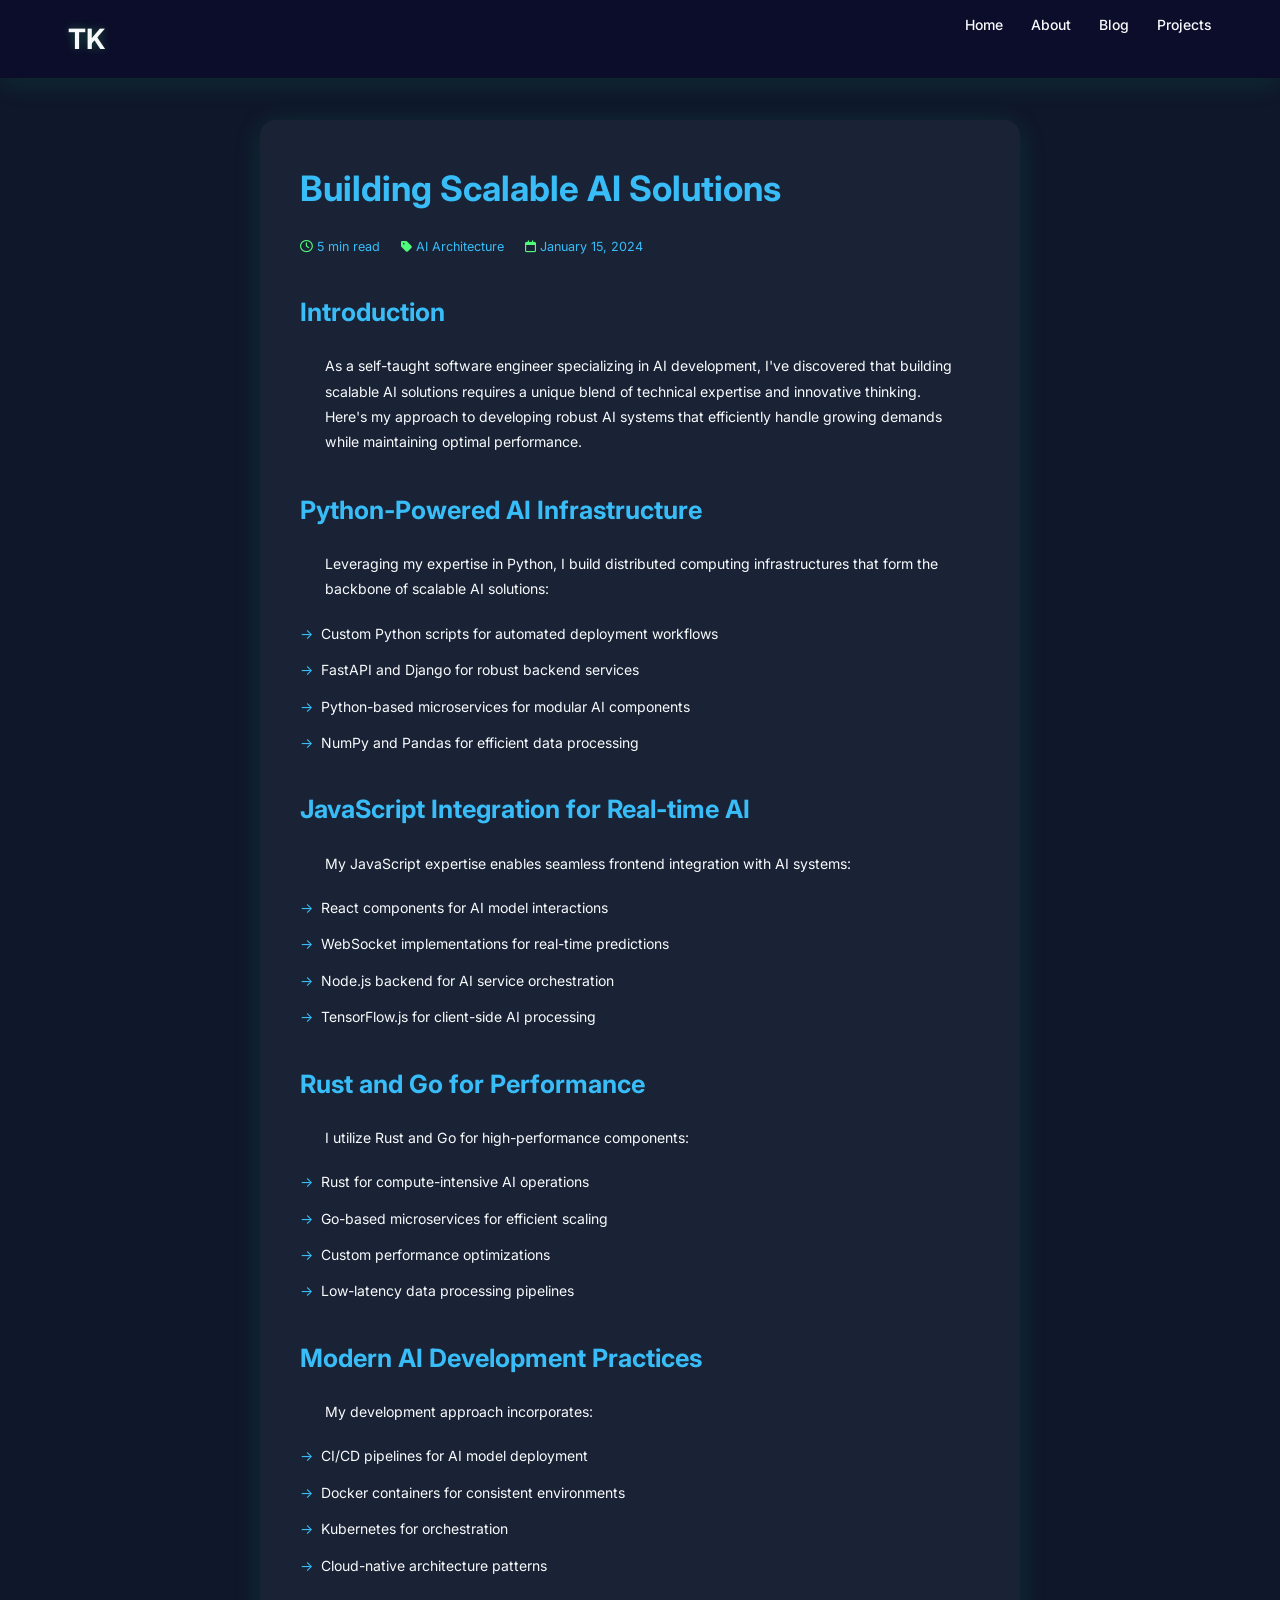
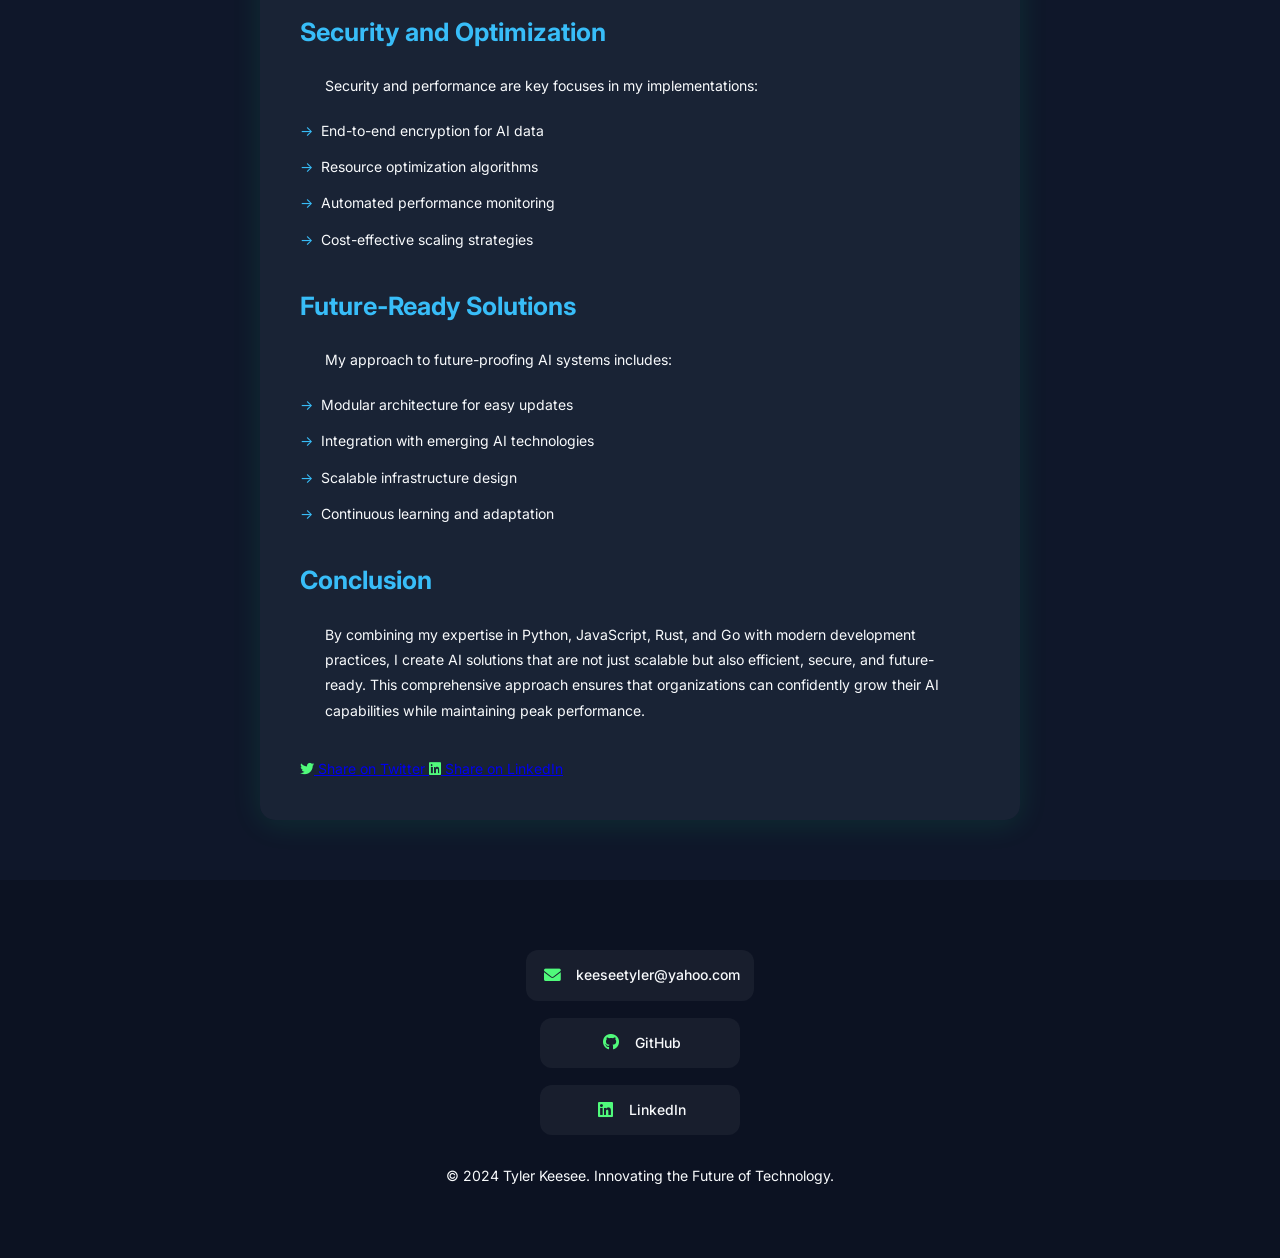
==== building-scalable-ai-solutions.html @ 863d4cd4 "Initial commit after reinitialization" ====
<!DOCTYPE html>
<html lang="en">
<head>
    <meta charset="UTF-8">
    <meta name="viewport" content="width=device-width, initial-scale=1.0">
    <title>Building Scalable AI Solutions | Tyler Keesee</title>
    
    <meta name="description" content="Insights into building scalable AI systems and architectures by Tyler Keesee">
    <meta property="og:title" content="Building Scalable AI Solutions | Tyler Keesee">
    <meta property="og:description" content="Expert insights into AI system architecture and scalability">
    
    <link rel="apple-touch-icon" sizes="180x180" href="favicon/apple-touch-icon.png">
    <link rel="icon" type="image/png" sizes="32x32" href="favicon/favicon-32x32.png">
    <link rel="icon" type="image/png" sizes="16x16" href="favicon/favicon-16x16.png">
    <link rel="stylesheet" href="style.css">
    <link rel="stylesheet" href="building-scalable-ai-solutions.css">
    <link href="https://fonts.googleapis.com/css2?family=Inter:wght@400;500;600;700&display=swap" rel="stylesheet">
    <link rel="stylesheet" href="https://cdnjs.cloudflare.com/ajax/libs/font-awesome/6.0.0/css/all.min.css">
</head>
<body>
    <header class="navbar">
        <div class="nav-content">
            <a href="index.html" class="logo">TK</a>
            <nav>
                <ul class="nav-links">
                    <li><a href="index.html#home">Home</a></li>
                    <li><a href="index.html#about">About</a></li>
                    <li><a href="index.html#blog">Blog</a></li>
                    <li><a href="index.html#projects">Projects</a></li>
                </ul>
            </nav>
        </div>
    </header>

    <main class="article-content">
        <article class="blog-post">
            <h1>Building Scalable AI Solutions</h1>
            <div class="article-meta">
                <span><i class="far fa-clock"></i> 5 min read</span>
                <span><i class="fas fa-tag"></i> AI Architecture</span>
                <span><i class="far fa-calendar"></i> January 15, 2024</span>
            </div>
            
            <section class="article-section">
                <h2>Introduction</h2>
                <p>As a self-taught software engineer specializing in AI development, I've discovered that building scalable AI solutions requires a unique blend of technical expertise and innovative thinking. Here's my approach to developing robust AI systems that efficiently handle growing demands while maintaining optimal performance.</p>
            </section>

            <section class="article-section">
                <h2>Python-Powered AI Infrastructure</h2>
                <p>Leveraging my expertise in Python, I build distributed computing infrastructures that form the backbone of scalable AI solutions:</p>
                <ul>
                    <li>Custom Python scripts for automated deployment workflows</li>
                    <li>FastAPI and Django for robust backend services</li>
                    <li>Python-based microservices for modular AI components</li>
                    <li>NumPy and Pandas for efficient data processing</li>
                </ul>
            </section>

            <section class="article-section">
                <h2>JavaScript Integration for Real-time AI</h2>
                <p>My JavaScript expertise enables seamless frontend integration with AI systems:</p>
                <ul>
                    <li>React components for AI model interactions</li>
                    <li>WebSocket implementations for real-time predictions</li>
                    <li>Node.js backend for AI service orchestration</li>
                    <li>TensorFlow.js for client-side AI processing</li>
                </ul>
            </section>

            <section class="article-section">
                <h2>Rust and Go for Performance</h2>
                <p>I utilize Rust and Go for high-performance components:</p>
                <ul>
                    <li>Rust for compute-intensive AI operations</li>
                    <li>Go-based microservices for efficient scaling</li>
                    <li>Custom performance optimizations</li>
                    <li>Low-latency data processing pipelines</li>
                </ul>
            </section>

            <section class="article-section">
                <h2>Modern AI Development Practices</h2>
                <p>My development approach incorporates:</p>
                <ul>
                    <li>CI/CD pipelines for AI model deployment</li>
                    <li>Docker containers for consistent environments</li>
                    <li>Kubernetes for orchestration</li>
                    <li>Cloud-native architecture patterns</li>
                </ul>
            </section>

            <section class="article-section">
                <h2>Security and Optimization</h2>
                <p>Security and performance are key focuses in my implementations:</p>
                <ul>
                    <li>End-to-end encryption for AI data</li>
                    <li>Resource optimization algorithms</li>
                    <li>Automated performance monitoring</li>
                    <li>Cost-effective scaling strategies</li>
                </ul>
            </section>

            <section class="article-section">
                <h2>Future-Ready Solutions</h2>
                <p>My approach to future-proofing AI systems includes:</p>
                <ul>
                    <li>Modular architecture for easy updates</li>
                    <li>Integration with emerging AI technologies</li>
                    <li>Scalable infrastructure design</li>
                    <li>Continuous learning and adaptation</li>
                </ul>
            </section>

            <section class="article-section">
                <h2>Conclusion</h2>
                <p>By combining my expertise in Python, JavaScript, Rust, and Go with modern development practices, I create AI solutions that are not just scalable but also efficient, secure, and future-ready. This comprehensive approach ensures that organizations can confidently grow their AI capabilities while maintaining peak performance.</p>
            </section>

            <div class="article-footer">
                <div class="share-buttons">
                    <a href="https://twitter.com/share?url=https://tyler1201623.github.io/building-scalable-ai-solutions.html" target="_blank" class="share-button twitter">
                        <i class="fab fa-twitter"></i> Share on Twitter
                    </a>
                    <a href="https://www.linkedin.com/shareArticle?url=https://tyler1201623.github.io/building-scalable-ai-solutions.html" target="_blank" class="share-button linkedin">
                        <i class="fab fa-linkedin"></i> Share on LinkedIn
                    </a>
                </div>
            </div>
        </article>
    </main>

    <footer>
        <div class="footer-content">
            <div class="social-links">
                <a href="mailto:keeseetyler@yahoo.com" class="social-link">
                    <i class="fas fa-envelope"></i>
                    <span>keeseetyler@yahoo.com</span>
                </a>
                <a href="https://github.com/Tyler1201623" target="_blank" class="social-link">
                    <i class="fab fa-github"></i>
                    <span>GitHub</span>
                </a>
                <a href="https://www.linkedin.com/in/tyler-keesee-677baa326/" target="_blank" class="social-link">
                    <i class="fab fa-linkedin"></i>
                    <span>LinkedIn</span>
                </a>
            </div>
            <p>© 2024 Tyler Keesee. Innovating the Future of Technology.</p>
        </div>
    </footer>

    <script src="building-scalable-ai-solutions.js"></script>
</body>
</html>
---- style.css ----
:root {
  /* Modern Professional Color Palette */
  --primary-color: #2563eb; /* Rich Blue */
  --secondary-color: #3b82f6; /* Bright Blue */
  --bg-color: #0f172a; /* Deep Navy */
  --text-color: #f8fafc; /* Clean White */
  --accent-color: #38bdf8; /* Sky Blue */
  --card-bg: rgba(30, 41, 59, 0.7); /* Slate with transparency */
  --transition: all 0.3s cubic-bezier(0.4, 0, 0.2, 1);
  --light-bg: #f1f5f9; /* Light Mode Background */
  --light-text: #1e293b; /* Light Mode Text */
  --light-accent: #2563eb; /* Light Mode Accent */
  --theme-transition: background-color 0.3s, color 0.3s;
  --smooth-shadow: 0 4px 20px rgba(0, 0, 0, 0.1);
  --card-hover-transform: translateY(-5px);
  --professional-timing: cubic-bezier(0.4, 0, 0.2, 1);
}

[data-theme="light"] {
  --bg-color: #ffffff; /* Clean white background */
  --text-color: #1e293b; /* Dark slate for text */
  --accent-color: #2563eb; /* Vibrant blue */
  --card-bg: #f8fafc; /* Light gray for cards */
  --section-bg: #f1f5f9; /* Slightly darker gray for sections */
  --shadow-color: rgba(0, 0, 0, 0.1);
  --hover-bg: rgba(37, 99, 235, 0.1);
  --code-bg: #1e293b; /* Keep code background dark */
  --timeline-bg: #f1f5f9;
}

[data-theme="light"] {
  .journey-card p {
    color: var(--text-color) !important; /* Force dark text color */
  }

  .skill-header span {
    color: var(--text-color) !important;
  }

  .intro {
    color: var(--accent-color) !important;
    text-shadow: none;
  }

  .about .section-title,
  .skills h3,
  .technical-insights {
    color: var(--text-color) !important;
    text-shadow: none;
  }

  .timeline-content {
    background: var(--card-bg);
    color: var(--text-color);
  }

  .skill-card {
    background: var(--card-bg);
    border: 1px solid rgba(37, 99, 235, 0.2);
  }

  .skill-header i {
    color: var(--accent-color);
    text-shadow: none;
  }

  .stat-number {
    color: var(--accent-color);
  }

  .fab,
  .fas,
  .far {
    color: var(--accent-color);
    text-shadow: none;
  }

  .floating-tech i {
    color: var(--accent-color);
    text-shadow: none;
  }

  .tech-tag {
    color: var(--accent-color);
    background: var(--hover-bg);
    border: 1px solid rgba(37, 99, 235, 0.2);
  }

  /* Fix theme toggle button in light mode */
  .theme-toggle-wrapper {
    background: var(--accent-color);
  }

  .theme-toggle {
    background: rgba(0, 0, 0, 0.2); /* Darker background for better contrast */
  }

  .theme-toggle i {
    color: var(--text-color); /* Use text color instead of white */
  }

  /* Fix project card title colors */
  .project-content h3 {
    background: linear-gradient(135deg, var(--accent-color), #2563eb);
    -webkit-background-clip: text;
    background-clip: text;
    -webkit-text-fill-color: transparent;
    color: var(--text-color);
  }
  /* Fix logo color in light mode */
  .logo {
    color: var(--accent-color);
    text-shadow: 0 0 10px rgba(37, 99, 235, 0.2);
  }

  /* Fix download resume button in light mode */
  .cta-secondary {
    border: 2px solid var(--accent-color);
    color: var(--accent-color);
    background: rgba(37, 99, 235, 0.1);
  }

  .cta-secondary:hover {
    background: rgba(37, 99, 235, 0.2);
    box-shadow: 0 10px 20px rgba(37, 99, 235, 0.2);
  }
}

* {
  margin: 0;
  padding: 0;
  box-sizing: border-box;
  text-rendering: optimizeLegibility;
  -webkit-font-smoothing: antialiased;
  -moz-osx-font-smoothing: grayscale;
}

html {
  scroll-behavior: smooth;
  font-size: clamp(14px, 1vw, 18px);
}

body {
  font-family: "Inter", sans-serif;
  background: var(--bg-color);
  color: var(--text-color);
  line-height: 1.6;
  overflow-x: hidden;
}
/* Navigation Bar Styles */
.navbar {
  position: fixed;
  top: 0;
  left: 0;
  width: 100%;
  background: rgba(13, 13, 43, 0.95);
  backdrop-filter: blur(10px);
  z-index: 1000;
  padding: 1rem 0;
  box-shadow: 0 4px 30px rgba(0, 255, 136, 0.1);
}

.nav-content {
  max-width: 1200px;
  margin: 0 auto;
  padding: 0 2rem;
  display: flex;
  justify-content: space-between;
  align-items: center;
}

.logo {
  font-size: 2rem;
  font-weight: 700;
  color: var(--accent-color);
  text-decoration: none;
  text-shadow: 0 0 10px rgba(0, 255, 136, 0.3);
}

.nav-links {
  display: flex;
  gap: 2rem;
  list-style: none;
  margin: 0;
  padding: 0;
}

.nav-links a {
  color: var(--text-color);
  text-decoration: none;
  font-weight: 500;
  font-size: 1rem;
  transition: var(--transition);
  padding: 0.5rem 0;
  position: relative;
}

.nav-links a::after {
  content: "";
  position: absolute;
  bottom: -2px;
  left: 0;
  width: 0;
  height: 2px;
  background: var(--accent-color);
  transition: var(--transition);
}

.nav-links a:hover::after {
  width: 100%;
}
.mobile-menu-btn {
  display: none;
  background: none;
  border: none;
  cursor: pointer;
  padding: 0.8rem;
  z-index: 1001;
  position: relative;
  right: 0;
}

.mobile-menu-btn span {
  display: block;
  width: 28px;
  height: 3px;
  background: var(--accent-color);
  margin: 6px 0;
  transition: 0.4s ease;
  border-radius: 2px;
  box-shadow: 0 0 8px rgba(0, 255, 136, 0.3);
}
@media (max-width: 768px) {
  .nav-links {
    position: fixed;
    top: 0;
    left: 0;
    width: 100%;
    height: 100vh;
    background: rgba(13, 13, 43, 0.98);
    backdrop-filter: blur(15px);
    display: flex;
    flex-direction: column;
    align-items: center;
    justify-content: center;
    gap: 2.5rem;
    transform: translateX(100%);
    transition: transform 0.4s cubic-bezier(0.4, 0, 0.2, 1);
    padding: 2rem;
  }

  .nav-links.active {
    transform: translateX(0);
  }

  .nav-links a {
    font-size: 1.4rem;
    padding: 1rem;
    width: 100%;
    text-align: center;
    border-radius: 8px;
    transition: background 0.3s ease;
  }

  .nav-links a:hover {
    background: rgba(0, 255, 136, 0.1);
  }

  .mobile-menu-btn {
    display: block;
  }

  .mobile-menu-btn.active span:nth-child(1) {
    transform: rotate(45deg) translate(7px, 7px);
  }

  .mobile-menu-btn.active span:nth-child(2) {
    opacity: 0;
  }

  .mobile-menu-btn.active span:nth-child(3) {
    transform: rotate(-45deg) translate(7px, -7px);
  }

  /* Footer Improvements */
  .footer-content {
    padding: 2rem 1rem;
  }

  .social-links {
    flex-direction: column;
    gap: 1.5rem;
  }

  .social-link {
    width: 100%;
    padding: 1rem;
    justify-content: center;
    background: rgba(255, 255, 255, 0.05);
    border-radius: 10px;
    transition: all 0.3s ease;
  }

  .social-link:hover {
    background: rgba(255, 255, 255, 0.1);
    transform: translateY(-2px);
  }

  .copyright {
    margin-top: 2rem;
    font-size: 0.9rem;
    opacity: 0.8;
    text-align: center;
  }

  /* General Mobile Improvements */
  .section-container {
    padding: 0 1.2rem;
  }

  .hero-content {
    padding: 1rem;
  }

  .profile-img {
    width: 150px;
    height: 150px;
    margin-bottom: 1.5rem;
  }

  .hero h1 {
    font-size: 2.2rem;
  }

  .quick-stats {
    padding: 1rem;
  }

  /* Improved Card Layout */
  .service-card,
  .project-card,
  .blog-card {
    margin: 0 1rem;
    padding: 1.5rem;
  }

  /* Better Touch Targets */
  .nav-links a,
  .cta-primary,
  .service-cta,
  button {
    padding: 12px 24px;
    min-height: 44px;
  }

  /* Improved Scrolling */
  .code-preview {
    max-width: calc(100vw - 2.4rem);
    margin: 2rem auto;
    -webkit-overflow-scrolling: touch;
  }

  /* Better Spacing */
  .section-title {
    font-size: 2.2rem;
    margin-bottom: 2rem;
  }

  .timeline-date {
    padding: 0.8rem 1.2rem;
    font-size: 0.9rem;
  }

  /* Theme Toggle Position */
  .theme-toggle-wrapper {
    bottom: 1.5rem;
    right: 1.5rem;
  }
}

@media (max-width: 480px) {
  .hero h1 {
    font-size: 2rem;
  }

  .typing-text {
    font-size: 1.1rem;
    height: 2.5rem;
  }

  .service-card {
    padding: 1.2rem;
  }

  .price-tag {
    font-size: 1rem;
  }

  .price-tag .price {
    font-size: 1.8rem;
  }

  .social-link span {
    font-size: 0.9rem;
  }
}

/* Safe Area Insets for Modern Phones */
@supports (padding: max(0px)) {
  .footer-content,
  .section-container {
    padding-left: max(1.2rem, env(safe-area-inset-left));
    padding-right: max(1.2rem, env(safe-area-inset-right));
  }

  .theme-toggle-wrapper {
    bottom: max(1.5rem, env(safe-area-inset-bottom));
    right: max(1.5rem, env(safe-area-inset-right));
  }
}

.hero {
  min-height: 100vh;
  display: flex;
  align-items: center;
  justify-content: center;
  position: relative;
  overflow: hidden;
  padding: 120px 0 60px;
}

.hero-content {
  max-width: 1200px;
  margin: 0 auto;
  padding: 2rem;
  display: grid;
  grid-template-columns: 1fr;
  gap: 2rem;
  position: relative;
  z-index: 1;
}

.about {
  background: linear-gradient(125deg, var(--bg-color), #1e3a8a);
}
.profile-img {
  width: 200px;
  height: 200px;
  border-radius: 50%;
  object-fit: cover;
  border: 4px solid var(--accent-color);
  box-shadow: 0 10px 30px rgba(0, 255, 136, 0.2);
  transition: all 0.3s ease, transform 0.5s ease;
  margin: 0 auto;
  display: block;
}

.profile-img:hover {
  transform: scale(1.05) rotate(5deg);
  box-shadow: 0 15px 35px rgba(0, 255, 136, 0.3);
}

.hero h1 {
  font-size: 3rem;
  margin-bottom: 1rem;
}
.typing-text {
  font-size: 1.5rem;
  color: var(--accent-color);
  height: 2rem;
  margin-bottom: 1.5rem;
  color: #50fa7b;
  text-shadow: 0 0 10px rgba(80, 250, 123, 0.2);
}

.code-preview {
  max-width: 100%;
  width: 400px;
  margin: 2rem auto;
  padding: 1.5rem;
  border-radius: 12px;
  background: rgba(0, 0, 0, 0.3);
  overflow-x: auto;
}
.code-preview pre {
  margin: 0;
  padding: 0;
  white-space: pre-wrap;
  word-break: break-word;
  text-align: left;
}

.code-preview code {
  color: #f8fafc; /* Base text color */
}

.code-preview .keyword {
  color: #ff79c6; /* Vibrant pink */
}

.code-preview .variable {
  color: #50fa7b; /* Mint green */
}

.code-preview .string {
  color: #f1fa8c; /* Soft yellow */
}

.code-preview .function {
  color: #bd93f9; /* Light purple */
}
.floating-tech {
  width: 100%;
  max-width: 400px;
  margin: 2rem auto;
  display: flex;
  justify-content: space-around;
  flex-wrap: wrap;
  gap: 1.5rem;
}

.floating-tech i {
  font-size: 2rem;
  color: var(--accent-color);
  animation: float 3s ease-in-out infinite;
  font-size: 2.5rem;
  color: #50fa7b;
  text-shadow: 0 0 15px rgba(80, 250, 123, 0.3);
}

@keyframes float {
  0%,
  100% {
    transform: translateY(0);
  }
  50% {
    transform: translateY(-10px);
  }
}

.quick-stats {
  display: flex;
  justify-content: center;
  gap: 3rem;
  margin: 2rem 0;
  flex-wrap: wrap;
}

.stat {
  text-align: center;
}

.stat-number {
  font-size: 2rem;
  font-weight: 700;
  color: #50fa7b;
  display: block;
}

.stat-label {
  font-size: 0.9rem;
  opacity: 0.8;
}

/* Icon colors */
.fab,
.fas,
.far {
  color: #50fa7b; /* Bright mint green */
}

/* Navigation and logo */
.logo {
  color: #f8f9fa;
  text-shadow: 0 0 10px rgba(80, 250, 123, 0.3);
}

/* Stats and metrics */
.stat-number {
  color: #50fa7b;
}

/* Timeline dates */
.timeline-date {
  min-width: 150px;
  padding: 1rem 1.5rem;
  background: rgba(255, 255, 255, 0.1); /* White background with low opacity */
  border-radius: 30px;
  color: #ffffff; /* Pure white text */
  font-weight: bold;
  text-align: center;
  margin-right: 3rem;
  box-shadow: 0 4px 15px rgba(255, 255, 255, 0.2);
  transition: all 0.3s ease;
}

.timeline-date:hover {
  transform: translateY(-2px);
  background: rgba(255, 255, 255, 0.15);
  box-shadow: 0 6px 20px rgba(255, 255, 255, 0.3);
  text-shadow: 0 0 10px rgba(255, 255, 255, 0.5);
}

/* Skill bars */
.skill-bar {
  background: linear-gradient(90deg, #50fa7b, #8be9fd);
}

/* Tech stack tags */
.tech-tag {
  color: #50fa7b;
  background: rgba(80, 250, 123, 0.1);
}

/* Section titles */
.section-title {
  color: #f8f9fa;
  text-shadow: 0 0 20px rgba(80, 250, 123, 0.2);
  color: #f1fa8c;
  text-shadow: 0 0 20px rgba(241, 250, 140, 0.2);
}

/* Technical Insights heading color */
.technical-insights {
  color: #ffffff !important; /* Force white color */
  text-shadow: 0 0 15px rgba(255, 255, 255, 0.3);
}

.project-grid {
  display: grid;
  grid-template-columns: repeat(auto-fit, minmax(300px, 1fr));
  gap: 2rem;
  padding: 2rem 0;
}
.project-card {
  background: var(--card-bg);
  border-radius: 15px;
  overflow: hidden;
  transition: all 0.3s ease;
  box-shadow: 0 10px 30px rgba(0, 0, 0, 0.1);
  height: 100%;
  display: flex;
  flex-direction: column;
  transform: translateY(0);
}

.project-card:hover {
  transform: translateY(-10px);
  box-shadow: 0 15px 35px rgba(0, 255, 136, 0.2);
}

.project-image {
  position: relative;
  height: 200px;
  overflow: hidden;
}

.project-image img {
  width: 100%;
  height: 100%;
  object-fit: cover;
  transition: transform 0.6s ease;
}

.project-card:hover .project-image img {
  transform: scale(1.05);
}

.project-content {
  padding: 1.5rem;
  display: flex;
  flex-direction: column;
  flex-grow: 1;
}

.project-content h3 {
  font-size: 1.5rem;
  margin-bottom: 1.2rem;
  background: linear-gradient(135deg, #50fa7b, #8be9fd);
  -webkit-background-clip: text;
  background-clip: text;
  -webkit-text-fill-color: transparent;
  font-weight: 700;
  letter-spacing: 0.5px;
}

.tech-stack {
  display: flex;
  flex-wrap: wrap;
  gap: 0.5rem;
  margin-bottom: 1.5rem;
}

.tech-tag {
  background: rgba(80, 250, 123, 0.1);
  color: #50fa7b;
  padding: 0.6rem 1.2rem;
  border-radius: 50px;
  font-size: 0.9rem;
  font-weight: 500;
  border: 1px solid rgba(80, 250, 123, 0.2);
  transition: all 0.3s ease;
}

.tech-tag:hover {
  background: rgba(80, 250, 123, 0.2);
  transform: translateY(-2px);
  box-shadow: 0 4px 12px rgba(80, 250, 123, 0.15);
}

.view-project-btn {
  cursor: pointer;
  position: relative;
  z-index: 10;
  display: inline-block;
  pointer-events: auto;
  background: linear-gradient(135deg, #50fa7b, #8be9fd);
  color: #0f172a;
  padding: clamp(0.8rem, 2vw, 1.2rem) clamp(1.5rem, 3vw, 2.5rem);
  font-weight: 600;
  letter-spacing: 0.5px;
  border-radius: 8px;
  text-decoration: none;
  font-weight: 600;
  font-size: 1rem;
  transition: all 0.3s ease;
  border: none;
  display: inline-flex;
  align-items: center;
  gap: 0.8rem;
  box-shadow: 0 4px 15px rgba(80, 250, 123, 0.2);
}

.view-project-btn:hover {
  transform: translateY(-3px);
  box-shadow: 0 8px 25px rgba(80, 250, 123, 0.3);
  background: linear-gradient(135deg, #8be9fd, #50fa7b);
}

.view-project-btn i {
  font-size: 1.1rem;
  transition: transform 0.3s ease;
}

.view-project-btn:hover i {
  transform: translateX(4px);
}

.project-card {
  pointer-events: auto;
}
.timeline {
  padding: 6rem 2rem;
  background: linear-gradient(
    to bottom,
    var(--bg-color),
    rgba(13, 13, 43, 0.95)
  );
}

.timeline-container {
  position: relative;
  max-width: 800px;
  margin: 0 auto;
  padding: 2rem 0;
}

.timeline-item {
  display: flex;
  align-items: flex-start;
  margin-bottom: 4rem;
  position: relative;
}

.timeline-date {
  min-width: 150px;
  padding: 1rem 1.5rem;
  background: rgba(255, 255, 255, 0.1); /* White background with low opacity */
  border-radius: 30px;
  color: #ffffff; /* Pure white text */
  font-weight: bold;
  text-align: center;
  margin-right: 3rem;
  box-shadow: 0 4px 15px rgba(255, 255, 255, 0.2);
  transition: all 0.3s ease;
}

.timeline-date:hover {
  transform: translateY(-2px);
  background: rgba(255, 255, 255, 0.15);
  box-shadow: 0 6px 20px rgba(255, 255, 255, 0.3);
  text-shadow: 0 0 10px rgba(255, 255, 255, 0.5);
}

.timeline-content {
  flex: 1;
  background: var(--card-bg);
  padding: 2rem;
  border-radius: 15px;
  border: 1px solid rgba(0, 255, 136, 0.1);
  transition: transform 0.3s ease;
}

.timeline-content:hover {
  transform: translateY(-5px);
  background: rgba(0, 255, 136, 0.05);
}

footer {
  padding: 2rem;
  background: rgba(0, 0, 0, 0.2);
  text-align: center;
}

.social-links {
  display: flex;
  justify-content: center;
  align-items: center;
  gap: 2rem;
  margin-bottom: 1rem;
  flex-wrap: wrap;
  padding: 0 1rem;
}

.social-link {
  min-width: 200px;
  text-align: center;
  justify-content: center;
  color: var(--text-color);
  text-decoration: none;
  display: flex;
  align-items: center;
  gap: 0.5rem;
  transition: var(--transition);
}

.social-link:hover {
  color: var(--accent-color);
  transform: translateY(-2px);
}

@media (max-width: 1200px) {
  .section-container {
    padding: 0 2rem;
  }

  .skills-grid {
    grid-template-columns: repeat(2, 1fr);
  }
}

@media (max-width: 1024px) {
  .project-grid {
    grid-template-columns: repeat(2, 1fr);
  }
}

@media (max-width: 992px) {
  .hero-content {
    max-width: 90%;
  }

  .floating-tech {
    gap: 1rem;
  }

  .quick-stats {
    gap: 2rem;
  }
}

@media (max-width: 768px) {
  .nav-links {
    position: fixed;
    top: 70px;
    left: 0;
    width: 100%;
    background: var(--bg-color);
    padding: 1rem;
    transform: translateY(-100%);
    transition: transform 0.3s ease;
    flex-direction: column;
    align-items: center;
    gap: 1rem;
  }

  .nav-links.active {
    transform: translateY(0);
  }

  .hero h1 {
    font-size: 2.5rem;
  }

  .skills-grid {
    grid-template-columns: 1fr;
  }

  .journey-card {
    flex-direction: column;
    text-align: center;
  }

  .blog-grid {
    grid-template-columns: 1fr;
  }

  .project-grid {
    grid-template-columns: 1fr;
  }

  .timeline-item {
    flex-direction: column;
  }

  .timeline-date {
    margin-bottom: 1rem;
    margin-right: 0;
    width: 100%;
  }

  .code-preview {
    width: 90%;
    font-size: 0.9rem;
    padding: 1rem;
  }

  .profile-img {
    width: clamp(120px, 30vw, 200px);
    height: clamp(120px, 30vw, 200px);
  }
}

@media (max-width: 480px) {
  .hero-content {
    padding: 1rem;
  }

  .profile-img {
    width: 150px;
    height: 150px;
  }

  .typing-text {
    font-size: 1.2rem;
    min-height: 2rem;
    margin: 1rem 0;
  }

  .hero-badges {
    gap: 0.5rem;
  }

  .badge {
    font-size: 0.8rem;
    padding: 0.4rem 0.8rem;
  }

  .code-preview {
    width: 95%;
    font-size: 0.8rem;
  }

  .floating-tech i {
    font-size: 1.5rem;
  }

  .quick-stats {
    flex-direction: column;
    gap: 2rem;
  }

  .cta-buttons {
    flex-direction: column;
    gap: 1rem;
  }
}

@keyframes fadeInUp {
  from {
    opacity: 0;
    transform: translateY(30px);
  }
  to {
    opacity: 1;
    transform: translateY(0);
  }
}

@keyframes float-in {
  from {
    opacity: 0;
    transform: translateY(20px);
  }
  to {
    opacity: 1;
    transform: translateY(0);
  }
}

.animate-float {
  animation: float-in 0.6s ease-out forwards;
}

.visible {
  animation: fadeInUp 0.6s ease forwards;
}

.cta-buttons {
  display: flex;
  gap: 1rem;
  justify-content: center;
  margin-top: 2rem;
}

.cta-primary,
.cta-secondary {
  padding: clamp(0.8rem, 2vw, 1.2rem) clamp(1.5rem, 3vw, 2.5rem);
  border-radius: 50px;
  text-decoration: none;
  font-weight: 500;
  transition: var(--transition);
  font-weight: 600;
  letter-spacing: 0.5px;
}

.cta-primary {
  background: var(--accent-color);
  color: var(--bg-color);
}
.cta-secondary {
  border: 2px solid #50fa7b; /* Bright mint green border */
  color: #50fa7b; /* Matching text color */
  background: rgba(80, 250, 123, 0.1); /* Subtle background glow */
}

.cta-primary:hover,
.cta-secondary:hover {
  transform: translateY(-3px);
  box-shadow: 0 10px 20px rgba(80, 250, 123, 0.2);
}

.cta-secondary:hover {
  background: rgba(80, 250, 123, 0.2); /* Increased glow on hover */
}
.about {
  padding: 8rem 2rem;
  background: linear-gradient(125deg, var(--bg-color), #1a237e);
}

.section-title {
  font-size: 3rem;
  color: var(--accent-color);
  text-align: center;
  margin-bottom: 3rem;
  text-shadow: 0 0 20px rgba(0, 255, 136, 0.2);
}

/* About Me heading color */
.about .section-title {
  color: #ffffff !important; /* Force white color */
  text-shadow: 0 0 15px rgba(255, 255, 255, 0.3);
}

.about-content {
  max-width: 1200px;
  margin: 0 auto;
}

.intro {
  font-size: 2rem;
  color: var(--accent-color);
  margin-bottom: 3rem;
  text-align: center;
  font-weight: 600;
  color: #f1fa8c;
  text-shadow: 0 0 15px rgba(241, 250, 140, 0.2);
}

.journey {
  display: grid;
  gap: 2rem;
  margin-bottom: 4rem;
}

.journey-card {
  background: var(--card-bg);
  padding: 2rem;
  border-radius: 15px;
  transition: var(--transition);
  display: flex;
  gap: 1.5rem;
  align-items: flex-start;
  transform: translateZ(0);
  backface-visibility: hidden;
  transition: transform 0.3s var(--professional-timing),
    box-shadow 0.3s var(--professional-timing),
    background-color 0.3s var(--professional-timing);
}

.journey-card i {
  font-size: 2rem;
  color: var(--accent-color);
  color: #ff79c6;
  text-shadow: 0 0 10px rgba(255, 121, 198, 0.3);
}

.journey-card p {
  font-size: clamp(1rem, 1.1vw, 1.2rem);
  line-height: 1.8;
  max-width: 70ch;
  margin: 0 auto;
  color: #f8f9fa;
}

.journey-card:hover {
  transform: translateY(-5px);
  background: rgba(0, 255, 136, 0.05);
}

.skills {
  margin-top: 4rem;
}

.skills h3 {
  font-size: 2rem;
  color: var(--accent-color);
  text-align: center;
  margin-bottom: 3rem;
  color: #f1fa8c;
  text-shadow: 0 0 15px rgba(241, 250, 140, 0.2);
}

.skills-grid {
  display: grid;
  grid-template-columns: repeat(auto-fit, minmax(300px, 1fr));
  gap: 2rem;
}
.skill-card {
  background: rgba(0, 255, 136, 0.05);
  border: 1px solid rgba(0, 255, 136, 0.1);
  padding: 1.5rem;
  border-radius: 12px;
  transition: transform 0.3s ease, box-shadow 0.3s ease;
  transform: translateZ(0);
  backface-visibility: hidden;
  transition: transform 0.3s var(--professional-timing),
    box-shadow 0.3s var(--professional-timing),
    background-color 0.3s var(--professional-timing);
}

.skill-card:hover {
  transform: translateY(-5px);
  box-shadow: 0 10px 30px rgba(0, 255, 136, 0.1);
}

.skill-header {
  display: flex;
  align-items: center;
  gap: 1rem;
  margin-bottom: 1.2rem;
}

.skill-header i {
  font-size: 2.5rem;
  color: var(--accent-color);
  color: #50fa7b;
  text-shadow: 0 0 10px rgba(80, 250, 123, 0.3);
}

.skill-header span {
  font-size: 1.3rem;
  font-weight: 600;
  color: var(--text-color);
  color: #f8f9fa;
}

.skill-bar-container {
  height: 8px;
  background: rgba(255, 255, 255, 0.1);
  border-radius: 4px;
  overflow: hidden;
  margin-bottom: 1rem;
}

.skill-bar {
  height: 100%;
  background: linear-gradient(90deg, var(--accent-color), #00ffaa);
  border-radius: 4px;
  width: 0;
  transition: width 1.5s cubic-bezier(0.4, 0, 0.2, 1);
}

.skill-details {
  font-size: clamp(1rem, 1.1vw, 1.2rem);
  line-height: 1.8;
  max-width: 70ch;
  margin: 0 auto;
  color: rgba(255, 255, 255, 0.7);
  margin-top: 0.8rem;
}
@media (max-width: 768px) {
  .skills-grid {
    grid-template-columns: 1fr;
  }

  .journey-card {
    flex-direction: column;
  }
}

.project-preview {
  position: absolute;
  top: 0;
  left: 0;
  width: 100%;
  height: 100%;
  background: rgba(13, 13, 43, 0.95);
  backdrop-filter: blur(5px);
  opacity: 0;
  transition: var(--transition);
  display: flex;
  align-items: center;
  justify-content: center;
  padding: 1.5rem;
}

.project-card:hover .project-preview {
  opacity: 1;
}

.preview-content {
  color: var(--text-color);
  text-align: left;
}

.preview-details ul {
  list-style: none;
  margin-top: 1rem;
}

.preview-details li {
  margin: 0.5rem 0;
  font-size: 0.9rem;
  color: var(--accent-color);
}

.project-metrics {
  display: flex;
  gap: 1rem;
  margin: 1rem 0;
  font-size: 0.9rem;
}

.metric {
  display: flex;
  align-items: center;
  gap: 0.5rem;
  color: var(--accent-color);
}

.blog {
  padding: 6rem 2rem;
  background: linear-gradient(125deg, var(--bg-color), #1a237e);
}

.blog-grid {
  display: grid;
  grid-template-columns: repeat(auto-fit, minmax(300px, 1fr));
  gap: 2rem;
  margin-top: 3rem;
}

.blog-card {
  background: var(--card-bg);
  border-radius: 15px;
  overflow: hidden;
  transition: var(--transition);
}

.blog-card:hover {
  transform: translateY(-5px);
  box-shadow: 0 10px 30px rgba(0, 255, 136, 0.1);
}

.cta-primary {
  background: linear-gradient(
    135deg,
    #38bdf8,
    #818cf8
  ); /* Gradient from sky blue to indigo */
  color: #ffffff; /* Bright white text */
  border: none;
  box-shadow: 0 4px 15px rgba(56, 189, 248, 0.3);
}

.cta-primary:hover {
  background: linear-gradient(135deg, #0ea5e9, #6366f1);
  transform: translateY(-3px);
  box-shadow: 0 10px 20px rgba(56, 189, 248, 0.4);
}
.blog-content {
  padding: 1.5rem;
}

.blog-meta {
  display: flex;
  gap: 1rem;
  margin: 1rem 0;
  font-size: 0.9rem;
  color: var (--accent-color);
}

.read-more {
  display: inline-flex;
  align-items: center;
  gap: 0.5rem;
  color: var(--accent-color);
  text-decoration: none;
  font-weight: 500;
  transition: var(--transition);
}

.read-more:hover {
  gap: 1rem;
}

/* Remove voice command and AI chat button styles */
/* .ai-chat-button, .voice-command-button {
    display: none;
} */

/* Add glass morphism effect */
.glass-effect {
  background: rgba(255, 255, 255, 0.05);
  backdrop-filter: blur(10px);
  border: 1px solid rgba(255, 255, 255, 0.1);
  border-radius: 15px;
}

/* Add animated gradient background */
.gradient-bg {
  background: linear-gradient(
    45deg,
    var(--bg-color),
    #1a237e,
    #0d47a1,
    var(--bg-color)
  );
  background-size: 400% 400%;
  animation: gradient 15s ease infinite;
}

@keyframes gradient {
  0% {
    background-position: 0% 50%;
  }
  50% {
    background-position: 100% 50%;
  }
  100% {
    background-position: 0% 50%;
  }
}

/* Enhanced accessibility */
.skip-link {
  position: absolute;
  top: -40px;
  left: 0;
  background: var(--accent-color);
  color: var(--text-color);
  padding: 8px;
  z-index: 1001;
  transition: top 0.3s;
}

.skip-link:focus {
  top: 0;
}

/* Remove tech globe styles */
/* #tech-globe {
    position: absolute;
    top: 0;
    left: 0;
    width: 100%;
    height: 100vh;
    z-index: -1;
    opacity: 0.6;
} */

/* Remove tech radar styles */
/* .tech-radar {
    width: 100%;
    height: 600px;
    margin: 2rem 0;
    position: relative;
} */

/* Remove GitHub activity styles */
/* .github-activity {
    background: var(--card-bg);
    padding: 2rem;
    border-radius: 15px;
    margin-bottom: 2rem;
} */

.project-filters {
  display: flex;
  gap: 1rem;
  margin-bottom: 2rem;
  flex-wrap: wrap;
  justify-content: center;
}

.filter-btn {
  padding: 0.8rem 1.5rem;
  border: none;
  border-radius: 25px;
  background: var(--card-bg);
  color: var(--text-color);
  cursor: pointer;
  transition: all 0.3s ease;
}

.filter-btn.active {
  background: var(--gradient-1);
  box-shadow: 0 0 20px rgba(0, 255, 136, 0.3);
}

/* Add 3D card effect */
.project-card::before {
  content: "";
  position: absolute;
  top: 0;
  left: 0;
  width: 100%;
  height: 100%;
  background: linear-gradient(45deg, transparent, rgba(255, 255, 255, 0.1));
  transition: opacity 0.3s ease;
  opacity: 0;
}

.project-card:hover::before {
  opacity: 1;
}

/* Performance Optimizations */
img,
video {
  aspect-ratio: attr(width) / attr(height);
  contain: content;
  object-fit: cover;
  will-change: transform;
}

/* Optimize Animations */
@media (prefers-reduced-motion: reduce) {
  * {
    animation-duration: 0.01ms !important;
    animation-iteration-count: 1 !important;
    transition-duration: 0.01ms !important;
    scroll-behavior: auto !important;
  }
}

/* Improved Focus Styles */
:focus {
  outline: 3px solid var(--accent-color);
  outline-offset: 3px;
}

:focus:not(:focus-visible) {
  outline: none;
}

/* Print Styles */
@media print {
  .no-print {
    display: none !important;
  }
  body {
    background: white;
    color: black;
    color: #000;
    background: #fff;
    font-size: 12pt;
  }
  .project-card,
  .skill-card {
    break-inside: avoid;
    page-break-inside: avoid;
  }
}

/* Enhanced Accessibility */
.sr-only {
  position: absolute;
  width: 1px;
  height: 1px;
  padding: 0;
  margin: -1px;
  overflow: hidden;
  clip: rect(0, 0, 0, 0);
  border: 0;
}

/* Loading States */
.loading {
  position: relative;
  pointer-events: none;
  opacity: 0.6;
  position: relative;
}

.loading::after {
  content: "";
  position: absolute;
  top: 50%;
  left: 50%;
  width: 24px;
  height: 24px;
  margin: -12px 0 0 -12px;
  border: 2px solid transparent;
  border-top-color: var(--accent-color);
  border-radius: 50%;
  animation: spinner 0.6s linear infinite;
  content: "";
  position: absolute;
  inset: 0;
  background: rgba(255, 255, 255, 0.1);
  backdrop-filter: blur(5px);
}

@keyframes spinner {
  to {
    transform: rotate(360deg);
  }
}

/* Theme Toggle Button */
.theme-toggle-wrapper {
  position: fixed;
  bottom: 2rem;
  right: 2rem;
  z-index: 1000;
  display: flex;
  align-items: center;
  gap: 0.5rem;
  padding: 0.5rem;
  border-radius: 50px;
  background: var(--card-bg);
  box-shadow: 0 4px 20px var(--shadow-color);
  backdrop-filter: blur(10px);
}

.theme-toggle {
  width: 40px;
  height: 40px;
  border-radius: 50%;
  border: 2px solid transparent;
  background: transparent;
  cursor: pointer;
  display: flex;
  align-items: center;
  justify-content: center;
  transition: all 0.3s ease;
}

.theme-toggle i {
  font-size: 1.2rem;
  color: var(
    --text-color
  ); /* This will make the moon icon use the text color */
  transition: all 0.3s ease;
}

[data-theme="light"] .theme-toggle i {
  color: #ffffff; /* White moon in light mode */
}

@media (max-width: 768px) {
  .theme-toggle-wrapper {
    bottom: 1rem;
    right: 1rem;
  }
}

@media print {
  .theme-toggle-wrapper {
    display: none;
  }
}

[data-theme="light"] .navbar {
  background: rgba(255, 255, 255, 0.9);
  box-shadow: 0 2px 10px var(--shadow-color);
}

[data-theme="light"] .project-card,
[data-theme="light"] .journey-card,
[data-theme="light"] .skill-card {
  background: var(--card-bg);
  box-shadow: 0 4px 20px var(--shadow-color);
  border: 1px solid rgba(37, 99, 235, 0.1);
}

[data-theme="light"] .hero {
  background: linear-gradient(125deg, #f8fafc, #e2e8f0);
}

[data-theme="light"] .about {
  background: linear-gradient(125deg, #ffffff, #f1f5f9);
}

[data-theme="light"] .theme-toggle-wrapper {
  background: var(--accent-color);
}

[data-theme="light"] {
  /* Card and Section Styles */
  .project-card,
  .journey-card,
  .skill-card {
    background: var(--card-bg);
    box-shadow: 0 4px 20px var(--shadow-color);
    border: 1px solid rgba(37, 99, 235, 0.1);
  }

  /* Text and Heading Styles */
  .section-title {
    color: var(--accent-color);
    text-shadow: none;
  }

  .typing-text {
    color: var(--accent-color);
    text-shadow: none;
  }

  /* Button and Interactive Elements */
  .tech-tag {
    background: var(--timeline-bg);
    color: var (--accent-color);
    border: 1px solid rgba(37, 99, 235, 0.2);
  }

  .view-project-btn {
    background: var(--accent-color);
    color: white;
  }

  /* Timeline and Cards */
  .timeline-date {
    background: var(--timeline-bg);
    color: var(--accent-color);
    box-shadow: 0 2px 10px var(--shadow-color);
  }

  /* Code Preview */
  .code-preview {
    background: var(--code-bg);
    box-shadow: 0 4px 20px var(--shadow-color);
  }

  /* Navigation */
  .navbar {
    background: rgba(248, 250, 252, 0.9);
    box-shadow: 0 2px 10px var(--shadow-color);
  }

  /* Icons and Accents */
  .fab,
  .fas,
  .far {
    color: var(--accent-color);
  }
}

.section-container,
.hero-content {
  width: min(90%, 1200px);
  margin-inline: auto;
}

/* Optimize animations */
.animate-on-scroll {
  will-change: transform, opacity;
  backface-visibility: hidden;
  transform: translateZ(0);
}

/* Improve text readability */
p,
.journey-card p,
.skill-details {
  font-size: clamp(1rem, 1.1vw, 1.2rem);
  line-height: 1.8;
  max-width: 70ch;
  margin: 0 auto;
}

/* Dark mode optimization */
[data-theme="dark"] {
  color-scheme: dark;
}

[data-theme="light"] {
  color-scheme: light;
}

/* Enhanced CTA Styles */
.cta-container {
  display: flex;
  flex-direction: column;
  gap: 2rem;
  align-items: center;
  margin: 4rem 0;
  text-align: center;
}

.cta-highlight {
  background: linear-gradient(
    135deg,
    var(--primary-color),
    var(--accent-color)
  );
  padding: 3rem;
  border-radius: 20px;
  box-shadow: 0 10px 30px rgba(0, 0, 0, 0.2);
  max-width: 800px;
  margin: 0 auto;
}

.cta-highlight h3 {
  font-size: 2rem;
  margin-bottom: 1.5rem;
  color: white;
}

.cta-buttons.prominent {
  display: flex;
  gap: 1.5rem;
  justify-content: center;
  flex-wrap: wrap;
}

.cta-primary.prominent {
  background: white;
  color: var(--primary-color);
  font-size: 1.1rem;
  padding: 1rem 2rem;
  box-shadow: 0 10px 20px rgba(0, 0, 0, 0.1);
}

/* Personal Touch Section */
.personal-note {
  background: var(--card-bg);
  padding: 2rem;
  border-radius: 15px;
  margin: 3rem 0;
  position: relative;
  overflow: hidden;
}

.personal-note::before {
  content: '"';
  position: absolute;
  top: -20px;
  left: 20px;
  font-size: 8rem;
  opacity: 0.1;
  color: var(--accent-color);
}

.learning-section {
  display: grid;
  grid-template-columns: repeat(auto-fit, minmax(250px, 1fr));
  gap: 2rem;
  margin: 3rem 0;
}

.learning-card {
  background: var(--card-bg);
  padding: 2rem;
  border-radius: 15px;
  transition: transform 0.3s ease;
}

.learning-card:hover {
  transform: translateY(-5px);
}

.learning-card h4 {
  color: var(--accent-color);
  margin-bottom: 1rem;
}

/* Enhanced Timeline */
.timeline-item {
  position: relative;
  padding: 2rem;
  background: var(--card-bg);
  border-radius: 15px;
  margin-bottom: 2rem;
  transition: transform 0.3s ease;
}

.timeline-item:hover {
  transform: translateY(-5px);
}

.timeline-icon {
  position: absolute;
  left: -20px;
  top: 50%;
  transform: translateY(-50%);
  width: 40px;
  height: 40px;
  background: var(--accent-color);
  border-radius: 50%;
  display: flex;
  align-items: center;
  justify-content: center;
  color: white;
  box-shadow: 0 5px 15px rgba(0, 0, 0, 0.2);
}

/* Social Proof Section */
.testimonials {
  display: grid;
  grid-template-columns: repeat(auto-fit, minmax(300px, 1fr));
  gap: 2rem;
  margin: 3rem 0;
}

.testimonial-card {
  background: var(--card-bg);
  padding: 2rem;
  border-radius: 15px;
  position: relative;
}

.testimonial-avatar {
  width: 60px;
  height: 60px;
  border-radius: 50%;
  margin-bottom: 1rem;
}

.testimonial-quote {
  font-style: italic;
  margin-bottom: 1rem;
}

.testimonial-author {
  font-weight: bold;
  color: var(--accent-color);
}

/* Micro-interactions */
.hover-lift {
  transition: transform 0.3s ease, box-shadow 0.3s ease;
}

.hover-lift:hover {
  transform: translateY(-5px);
  box-shadow: 0 10px 30px rgba(0, 0, 0, 0.2);
}

.pulse {
  animation: pulse 2s infinite;
}

@keyframes pulse {
  0% {
    transform: scale(1);
  }
  50% {
    transform: scale(1.05);
  }
  100% {
    transform: scale(1);
  }
}

/* Personal Note Section */
.personal-note-section {
  padding: 4rem 2rem;
  background: linear-gradient(125deg, var(--bg-color), #1a237e);
}

.personal-note {
  max-width: 800px;
  margin: 0 auto 4rem;
  padding: 2.5rem;
  border-radius: 20px;
  position: relative;
  overflow: hidden;
}

.personal-note::before {
  content: '"';
  position: absolute;
  top: -20px;
  left: 20px;
  font-size: 8rem;
  opacity: 0.1;
  color: var(--accent-color);
}

.personal-note h3 {
  font-size: 2rem;
  margin-bottom: 1.5rem;
  color: var(--accent-color);
  display: flex;
  align-items: center;
  gap: 1rem;
}

.personal-note h3 i {
  font-size: 1.8rem;
  color: #ff6b6b;
}

/* Enhanced CTA Section */
.cta-section {
  padding: 6rem 2rem;
  background: linear-gradient(125deg, var(--bg-color), #1a237e);
}

.cta-highlight {
  text-align: center;
  padding: 4rem 2rem;
  border-radius: 20px;
  margin-bottom: 4rem;
}

.cta-highlight h3 {
  font-size: 2.5rem;
  margin-bottom: 1rem;
  background: linear-gradient(135deg, var(--accent-color), #50fa7b);
  -webkit-background-clip: text;
  background-clip: text;
  -webkit-text-fill-color: transparent;
}

/* Testimonials */
.testimonials {
  display: grid;
  grid-template-columns: repeat(auto-fit, minmax(300px, 1fr));
  gap: 2rem;
}

.testimonial-card {
  padding: 2rem;
  border-radius: 15px;
}

.testimonial-header {
  display: flex;
  align-items: center;
  gap: 1rem;
  margin-bottom: 1.5rem;
}

.testimonial-avatar {
  width: 60px;
  height: 60px;
  border-radius: 50%;
  object-fit: cover;
  border: 3px solid var(--accent-color);
}

.testimonial-info h4 {
  color: var(--accent-color);
  margin-bottom: 0.25rem;
}

.testimonial-info p {
  font-size: 0.9rem;
  opacity: 0.8;
}

.testimonial-quote {
  font-style: italic;
  line-height: 1.8;
  position: relative;
  padding-left: 1.5rem;
  border-left: 3px solid var(--accent-color);
}

/* Glass Effect */
.glass-effect {
  background: rgba(255, 255, 255, 0.05);
  backdrop-filter: blur(10px);
  border: 1px solid rgba(255, 255, 255, 0.1);
  box-shadow: 0 8px 32px rgba(0, 0, 0, 0.1);
}

/* Light Mode Adjustments */
[data-theme="light"] .service-card {
  background: rgba(255, 255, 255, 0.9);
  box-shadow: 0 10px 30px rgba(0, 0, 0, 0.1);
}

[data-theme="light"] .service-icon {
  background: linear-gradient(
    135deg,
    var(--primary-color),
    var(--accent-color)
  );
}

[data-theme="light"] .service-features i {
  color: var(--accent-color);
}

/* Mobile Responsiveness */
@media (max-width: 768px) {
  .services-grid {
    grid-template-columns: 1fr;
    gap: 2rem;
  }

  .service-card.featured {
    transform: translateY(0);
  }

  .service-card {
    padding: 2rem;
  }

  .package-card li {
    padding: 1rem;
  }
}

/* ...existing code... */

/* Enhanced Footer Styles */
.footer-content {
  max-width: 800px;
  margin: 0 auto;
  padding: 3rem 1.5rem;
}

.social-links {
  display: flex;
  flex-direction: column;
  gap: 1.2rem;
  margin-bottom: 2rem;
}

.social-link {
  display: flex;
  align-items: center;
  justify-content: center;
  gap: 0.8rem;
  padding: 1rem;
  background: rgba(255, 255, 255, 0.05);
  border-radius: 12px;
  transition: all 0.3s ease;
  text-decoration: none;
  color: var(--text-color);
}

.social-link i {
  font-size: 1.2rem;
  min-width: 24px;
  text-align: center;
}

.social-link span {
  font-size: 1rem;
  font-weight: 500;
}

.copyright {
  text-align: center;
  font-size: 0.9rem;
  color: var(--text-color);
  opacity: 0.8;
  padding-top: 1.5rem;
  border-top: 1px solid rgba(255, 255, 255, 0.1);
}

@media (max-width: 480px) {
  .footer-content {
    padding: 2rem 1rem;
  }

  .social-link {
    padding: 0.8rem;
  }

  .social-link span {
    font-size: 0.9rem;
  }

  .copyright {
    font-size: 0.8rem;
    padding-top: 1rem;
  }
}

/* ...existing code... */

.cta-button-wrapper {
  display: flex;
  justify-content: center;
  margin-top: 2rem;
}

.cta-primary.solo {
  min-width: 200px;
  padding: 1rem 2.5rem;
  font-size: 1.1rem;
  background: linear-gradient(135deg, var(--accent-color), #50fa7b);
  border-radius: 30px;
  box-shadow: 0 8px 20px rgba(80, 250, 123, 0.2);
  transition: all 0.3s ease;
}

.cta-primary.solo:hover {
  transform: translateY(-3px);
  box-shadow: 0 12px 25px rgba(80, 250, 123, 0.3);
}

@media (max-width: 768px) {
  .cta-primary.solo {
    min-width: 180px;
    padding: 0.9rem 2rem;
    font-size: 1rem;
  }
}

/* ...existing code... */

/* Enhanced Mobile Navigation and Layout */
@media (max-width: 768px) {
  /* Fix navigation overlay */
  .navbar {
    height: 60px; /* Fixed height for mobile nav */
  }

  /* Adjust hero section padding */
  .hero {
    padding-top: calc(60px + 2rem); /* Account for fixed nav height */
  }

  /* Mobile menu positioning */
  .nav-links {
    top: 60px; /* Match navbar height */
    height: calc(100vh - 60px); /* Subtract navbar height */
    background: rgba(13, 13, 43, 0.98);
    backdrop-filter: blur(15px);
    z-index: 999;
  }

  /* Profile image adjustments */
  .profile-img {
    width: 140px;
    height: 140px;
    margin: 1rem auto;
  }

  /* Content spacing */
  .hero-content {
    padding-top: 1rem;
  }

  /* Ensure main content starts below navbar */
  main {
    padding-top: 60px; /* Match navbar height */
  }

  /* Mobile menu button positioning */
  .mobile-menu-btn {
    position: relative;
    z-index: 1000;
    padding: 0.6rem;
    margin-right: 0.5rem;
  }
}

/* Extra small devices */
@media (max-width: 480px) {
  .hero {
    padding-top: calc(60px + 1rem);
  }

  .profile-img {
    width: 120px;
    height: 120px;
  }
}

/* Safe area adjustments for modern phones */
@supports (padding: max(0px)) {
  .hero {
    padding-top: max(calc(60px + 2rem), env(safe-area-inset-top));
  }

  .nav-links {
    padding-bottom: max(2rem, env(safe-area-inset-bottom));
  }
}

/* Enhanced Mobile Hero Section */
@media (max-width: 768px) {
  .hero-header {
    padding: 0 1rem;
  }

  .hero h1 {
    font-size: 2.2rem;
    margin-bottom: 0.5rem;
    line-height: 1.2;
  }

  .age-badge {
    display: flex;
    flex-direction: column;
    gap: 0.5rem;
    align-items: center;
    margin: 1rem 0;
  }

  .divider {
    display: none;
  }

  .hero-badges {
    display: flex;
    flex-wrap: wrap;
    justify-content: center;
    gap: 0.8rem;
    margin: 1.5rem 0;
    padding: 0 1rem;
  }

  .badge {
    font-size: 0.9rem;
    padding: 0.6rem 1rem;
    background: rgba(80, 250, 123, 0.1);
    border-radius: 20px;
    display: flex;
    align-items: center;
    gap: 0.5rem;
    white-space: nowrap;
  }

  .badge i {
    font-size: 1rem;
  }

  .quick-stats {
    display: grid;
    grid-template-columns: repeat(3, 1fr);
    gap: 1rem;
    margin: 2rem 0;
    padding: 0 1rem;
  }

  .stat {
    padding: 0.8rem;
    background: rgba(80, 250, 123, 0.05);
    border-radius: 12px;
    transition: transform 0.3s ease;
  }

  .stat-number {
    font-size: 1.8rem;
  }

  .stat-label {
    font-size: 0.8rem;
    line-height: 1.2;
  }

  .tagline {
    font-size: 1rem;
    line-height: 1.6;
    padding: 0 1.2rem;
    margin: 1.5rem 0;
  }
}

@media (max-width: 480px) {
  .hero-badges {
    flex-direction: column;
    align-items: center;
    gap: 0.6rem;
  }

  .quick-stats {
    grid-template-columns: 1fr;
    gap: 0.8rem;
  }

  .stat {
    padding: 1rem;
  }

  .code-preview {
    font-size: 0.8rem;
    padding: 1rem;
    margin: 1.5rem auto;
  }

  .typing-text {
    font-size: 1.1rem;
    height: 3rem;
    line-height: 1.4;
    padding: 0 1rem;
  }
}

/* Enhanced Services Section Subtitle */
.section-subtitle {
  font-size: 2.5rem;
  font-weight: 600;
  text-align: center;
  margin: 1rem 0 3rem;
  color: #ffffff;
  text-shadow: 0 0 30px rgba(255, 255, 255, 0.2);
  letter-spacing: 0.5px;
}

@media (max-width: 768px) {
  .section-subtitle {
    font-size: 2rem;
    padding: 0 1rem;
    margin: 0.5rem 0 2rem;
  }
}

@media (max-width: 480px) {
  .section-subtitle {
    font-size: 1.8rem;
  }
}
---- building-scalable-ai-solutions.css ----
.article-content {
    max-width: 800px;
    margin: 120px auto 60px;
    padding: 0 20px;
}

.blog-post {
    background: var(--card-bg);
    border-radius: 15px;
    padding: 40px;
    box-shadow: 0 4px 30px rgba(0, 255, 136, 0.1);
}

.blog-post h1 {
    font-size: 2.5rem;
    color: var(--accent-color);
    margin-bottom: 1.5rem;
}

.article-meta {
    display: flex;
    gap: 1.5rem;
    color: var(--accent-color);
    margin-bottom: 2rem;
    font-size: 0.9rem;
}

.article-section {
    margin: 2.5rem 0;
}

.article-section h2 {
    color: var(--accent-color);
    font-size: 1.8rem;
    margin-bottom: 1.5rem;
}

.article-section p {
    line-height: 1.8;
    margin-bottom: 1.5rem;
}

.article-section ul {
    list-style-type: none;
    padding-left: 0;
}

.article-section li {
    margin: 1rem 0;
    padding-left: 1.5rem;
    position: relative;
}

.article-section li:before {
    content: '→';
    color: var(--accent-color);
    position: absolute;
    left: 0;
}

/* Add to existing building-scalable-ai-solutions.css */
.reading-progress {
    position: fixed;
    top: 0;
    left: 0;
    height: 3px;
    background: var(--accent-color);
    z-index: 1001;
    transition: width 0.1s ease;
}

@media (max-width: 992px) {
    .article-content {
        margin: 100px auto 40px;
        padding: 0 1.5rem;
    }
    
    .blog-post {
        padding: 2rem;
    }
}

@media (max-width: 768px) {
    .blog-post h1 {
        font-size: 2rem;
    }
    
    .article-section h2 {
        font-size: 1.5rem;
    }
    
    .article-meta {
        flex-wrap: wrap;
    }
}

@media (max-width: 480px) {
    .article-content {
        margin: 80px auto 30px;
        padding: 0 1rem;
    }
    
    .blog-post {
        padding: 1.5rem;
    }
    
    .blog-post h1 {
        font-size: 1.8rem;
    }
    
    .article-section {
        margin: 2rem 0;
    }
    
    .article-section li {
        padding-left: 1.2rem;
    }
}

/* Print styles for better readability when printing */
@media print {
    .navbar,
    .footer {
        display: none;
    }
    
    .article-content {
        margin: 0;
        padding: 0;
    }
    
    .blog-post {
        box-shadow: none;
    }
}
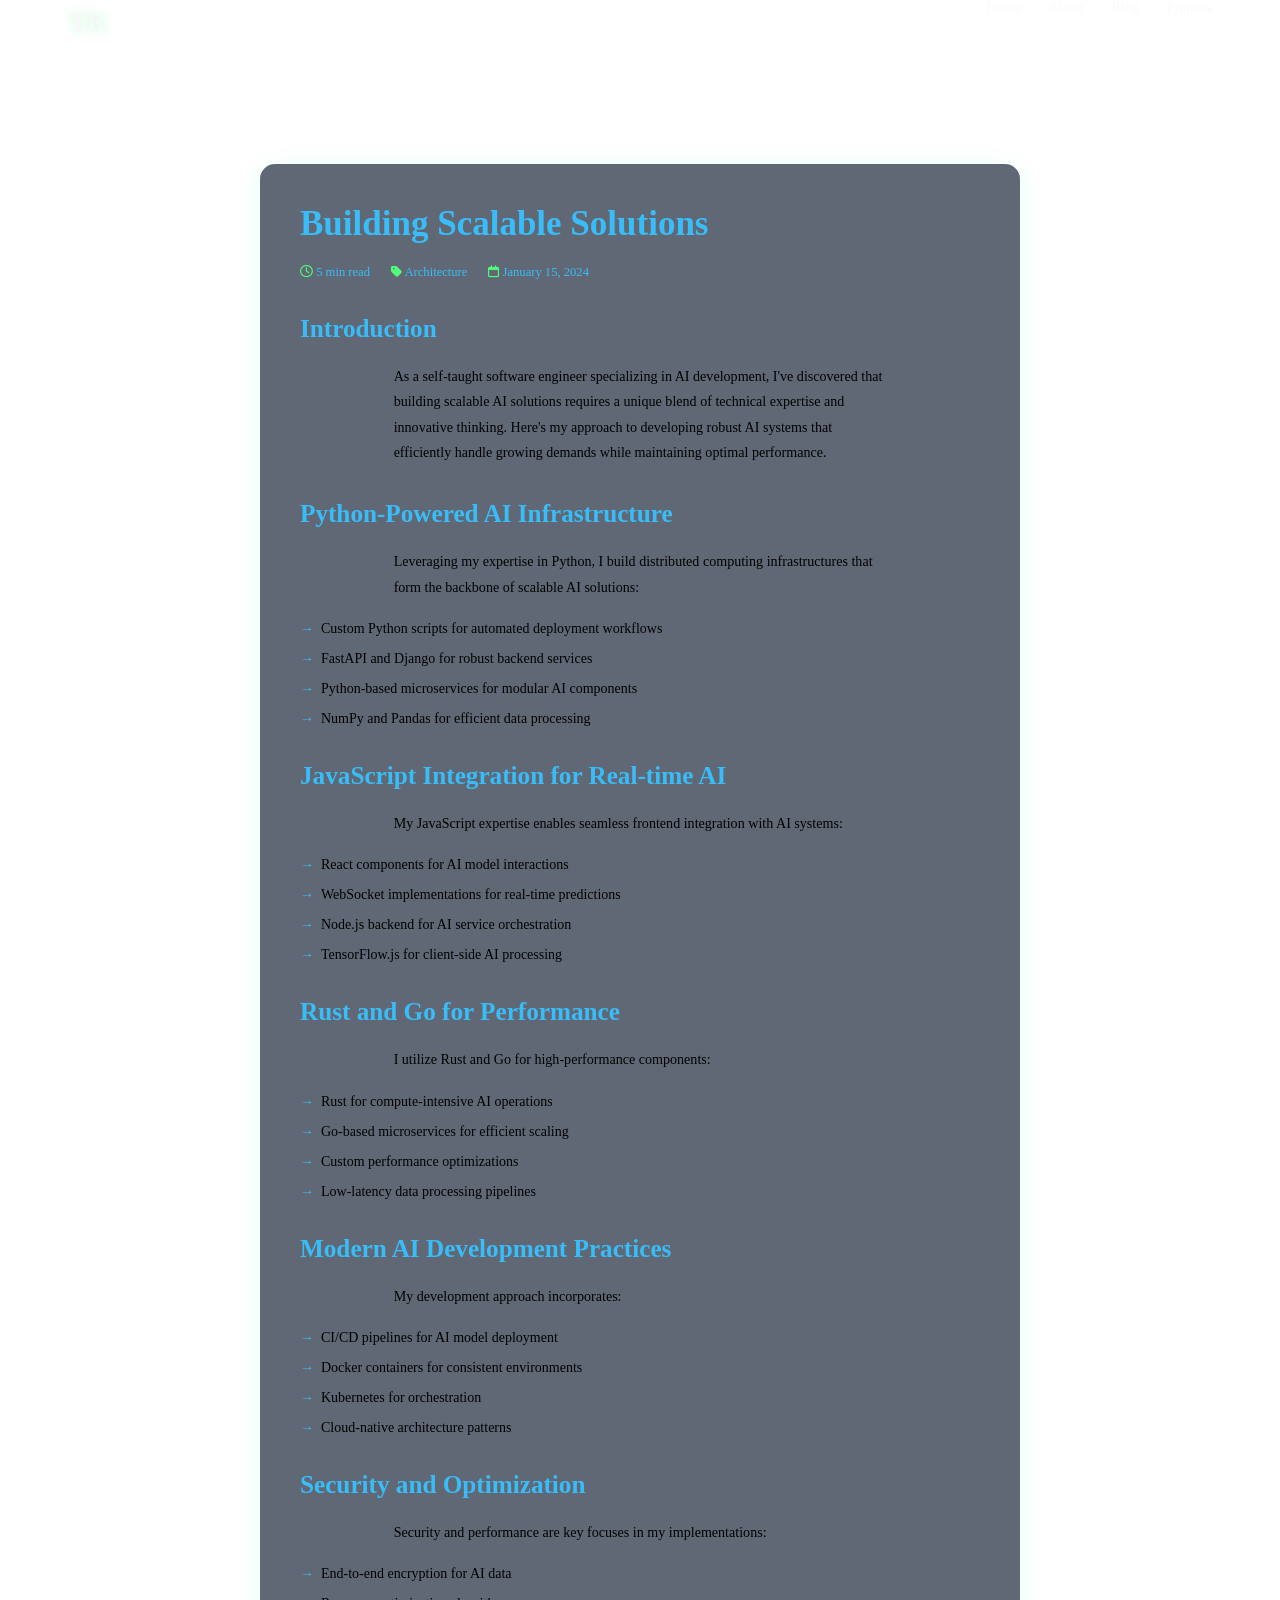
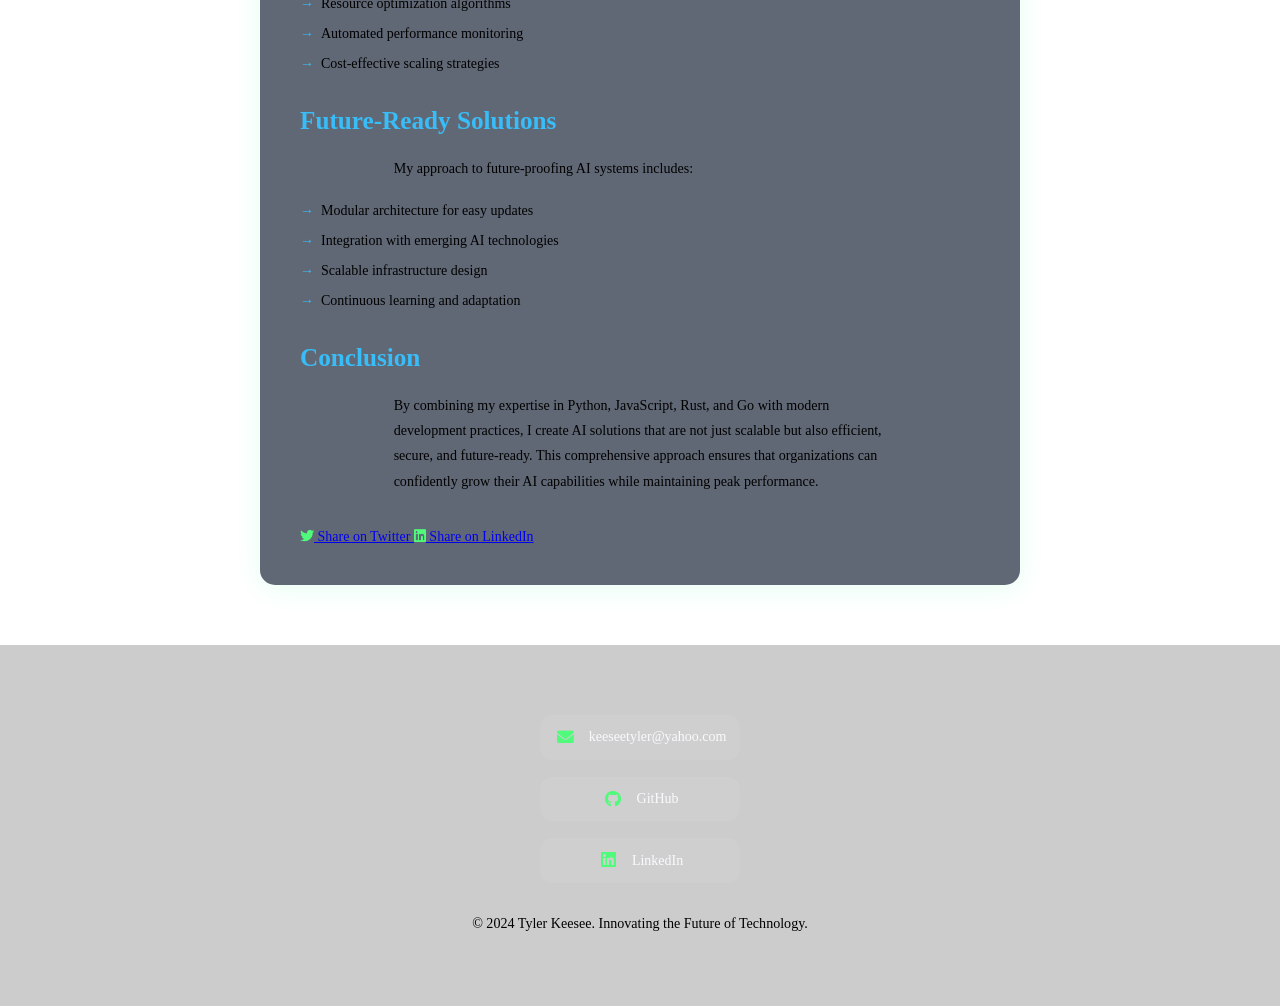
==== commit 2be13586: "Updated Portfolio content" ====
--- a/building-scalable-ai-solutions.html
+++ b/building-scalable-ai-solutions.html
@@ -6,8 +6,8 @@
     <title>Building Scalable AI Solutions | Tyler Keesee</title>
     
     <meta name="description" content="Insights into building scalable AI systems and architectures by Tyler Keesee">
-    <meta property="og:title" content="Building Scalable AI Solutions | Tyler Keesee">
-    <meta property="og:description" content="Expert insights into AI system architecture and scalability">
+    <meta property="og:title" content="Building Scalable Solutions | Tyler Keesee">
+    <meta property="og:description" content="Expert insights into system architecture and scalability">
     
     <link rel="apple-touch-icon" sizes="180x180" href="favicon/apple-touch-icon.png">
     <link rel="icon" type="image/png" sizes="32x32" href="favicon/favicon-32x32.png">
@@ -34,10 +34,10 @@
 
     <main class="article-content">
         <article class="blog-post">
-            <h1>Building Scalable AI Solutions</h1>
+            <h1>Building Scalable Solutions</h1>
             <div class="article-meta">
                 <span><i class="far fa-clock"></i> 5 min read</span>
-                <span><i class="fas fa-tag"></i> AI Architecture</span>
+                <span><i class="fas fa-tag"></i> Architecture</span>
                 <span><i class="far fa-calendar"></i> January 15, 2024</span>
             </div>
             
--- a/style.css
+++ b/style.css
@@ -1,3 +1,74 @@
+/* Hero Section Styles */
+.hero-section {
+  min-height: 100vh;
+  display: flex;
+  align-items: center;
+  justify-content: center;
+  background: linear-gradient(135deg, var(--bg-color), var(--bg-color) 50%, var(--accent-color) 50%);
+  text-align: center;
+  padding: 2rem;
+  position: relative;
+}
+
+.hero-content {
+  max-width: 800px;
+  width: 100%;
+  position: relative;
+  z-index: 2;
+}
+
+.hero-content h1 {
+  font-size: 4rem;
+  color: var(--text-color);
+  margin-bottom: 1rem;
+  font-weight: 700;
+  background: linear-gradient(135deg, var(--text-color), var(--secondary-color));
+  -webkit-background-clip: text;
+  -webkit-text-fill-color: transparent;
+}
+
+.age-info {
+  font-size: 1.5rem;
+  color: var(--text-color);
+  margin-bottom: 2rem;
+  opacity: 0.9;
+}
+
+.ai-badge {
+  display: flex;
+  flex-wrap: wrap;
+  justify-content: center;
+  gap: 1rem;
+  margin-top: 2rem;
+}
+
+.ai-badge-item {
+  padding: 0.5rem 1.5rem;
+  border-radius: 20px;
+  background: rgba(255, 255, 255, 0.1);
+  color: var(--text-color);
+  font-weight: 500;
+  transition: all 0.3s ease;
+  border: 1px solid rgba(255, 255, 255, 0.2);
+}
+
+.ai-badge-item:hover {
+  background: rgba(255, 255, 255, 0.2);
+  transform: translateY(-2px);
+  box-shadow: 0 4px 12px rgba(0, 0, 0, 0.1);
+}
+
+/* Responsive adjustments */
+@media (max-width: 768px) {
+  .hero-content h1 {
+    font-size: 3rem;
+  }
+  
+  .age-info {
+    font-size: 1.2rem;
+  }
+}
+
 :root {
   /* Modern Professional Color Palette */
   --primary-color: #2563eb; /* Rich Blue */
@@ -140,11 +211,91 @@
   font-size: clamp(14px, 1vw, 18px);
 }
 
-body {
-  font-family: "Inter", sans-serif;
-  background: var(--bg-color);
+/* Hero Section Styles */
+.hero {
+  min-height: 100vh;
+  display: flex;
+  align-items: center;
+  justify-content: center;
+  text-align: center;
+  padding: 2rem;
+  position: relative;
+  flex-direction: column;
+}
+
+.hero-content {
+  max-width: 1000px;
+  width: 100%;
+  position: relative;
+  z-index: 2;
+  display: flex;
+  flex-direction: column;
+  align-items: center;
+  justify-content: center;
+  padding: 2rem 0;
+}
+
+.profile-img {
+  width: 200px;
+  height: 200px;
+  border-radius: 50%;
+  object-fit: cover;
+  border: 4px solid var(--accent-color);
+  margin-bottom: 2rem;
+  box-shadow: 0 4px 20px rgba(0, 0, 0, 0.2);
+}
+
+.hero-header {
+  margin-bottom: 2rem;
+  text-align: center;
+}
+
+.hero-header h1 {
+  font-size: 3.5rem;
   color: var(--text-color);
-  line-height: 1.6;
+  margin-bottom: 1rem;
+  font-weight: 700;
+  background: linear-gradient(135deg, var(--text-color), var(--accent-color));
+  -webkit-background-clip: text;
+  -webkit-text-fill-color: transparent;
+  background-clip: text;
+}
+
+.age-badge {
+  display: flex;
+  align-items: center;
+  justify-content: center;
+  gap: 1rem;
+  margin-top: 1rem;
+  font-size: 1.2rem;
+  color: var(--text-color);
+  opacity: 0.9;
+}
+
+.hero-badges {
+  display: flex;
+  flex-wrap: wrap;
+  justify-content: center;
+  gap: 1rem;
+  margin: 2rem 0;
+}
+
+.badge {
+  padding: 0.6rem 1.2rem;
+  border-radius: 20px;
+  background: rgba(255, 255, 255, 0.1);
+  color: var(--text-color);
+  font-weight: 500;
+  transition: all 0.3s ease;
+  display: flex;
+  align-items: center;
+  gap: 0.5rem;
+  font-size: 1rem;
+}
+
+.badge i {
+  color: var(--accent-color);
+}
   overflow-x: hidden;
 }
 /* Navigation Bar Styles */
